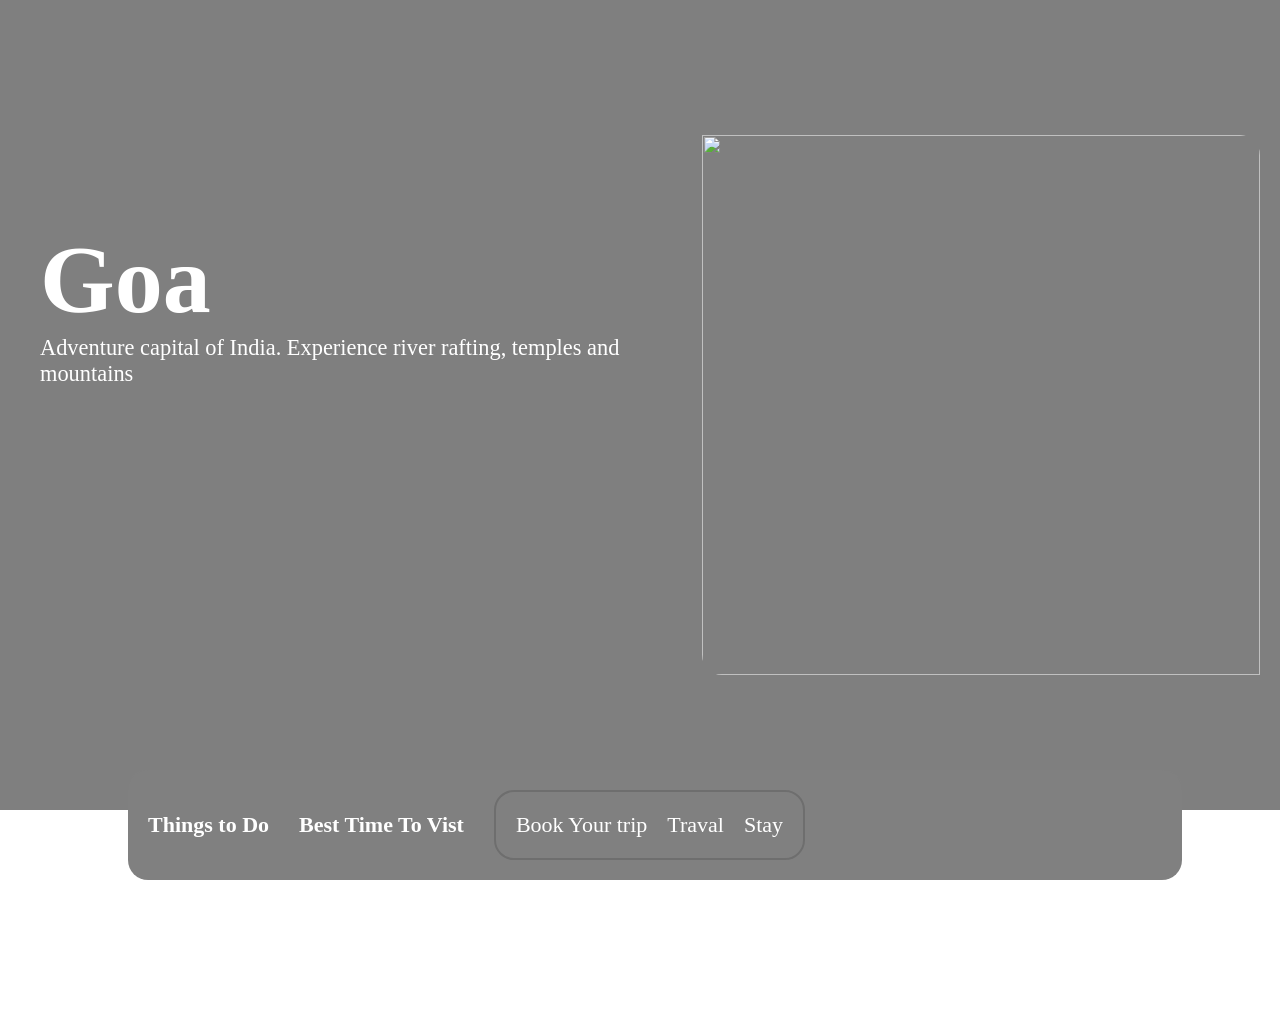
==== tripbook.html @ 464d3b95 "initial add new desgin for trip HTML main page" ====
<!DOCTYPE html>
 <html lang="en">
 <head>
  <meta charset="UTF-8">
  <meta name="viewport" content="width=device-width, initial-scale=1.0">
  <link rel="stylesheet" href="trip.css">
  <title>Document</title>
 </head>
 <body>

  <div class="main">
    <div class="destination-details">

      <!-- --destination details--- -->
      <div class="tittle">
        <h1 id="destination-heding">Goa</h1>
            <p id="subheading">Adventure capital of India. Experience river rafting, temples and mountains</p>
      </div>

      <!-- --destination images selider--- -->
      <div class="destination-ads">
      <img src="https://i.pinimg.com/736x/e4/a7/3a/e4a73a0e728e8897cfa98367d47166c5.jpg" alt="" id="destination-image">
      </div>

    </div>
      <div class="booking-nav">
 <h2>Things to Do</h2>
 <h2>Best Time To Vist</h2>
 <div class="links">
 <li><a href="#">Book Your trip</a></li>
 <li><a href="#">Traval</a></li>
  <li><a href="#">Stay</a></li>
 </div>
  </div>
  </div>
  <!-- ----booking- nav----- -->

 </body>
 <script src="main.js"></script>
 </html>
---- trip.css ----
*{
  margin: 0;
  padding: 0;
 }
html {
  scroll-behavior: smooth;
}
.line {
  height: 5px;
  background-color: gray;
}
body {
  width: 100%;
}
.main{
  height: 100vh;
  width: 100%;
  background:  url("https://i.pinimg.com/736x/21/f5/71/21f571579df9f7aeda51a04c3f5e3c74.jpg");
  background-position: center;
  background-size: cover;
  background-repeat: no-repeat;
  position: relative;
 
}
.destination-details{
  width: 100%;
  height: 90%;
  background-color: rgba(0, 0, 0, 0.50);
  display: flex;
  align-items: center;
  justify-content: center;
}
.tittle{
  padding-top: 35%;
  padding-left: 40px;
  width: 70%;
  height: 100%;
  text-align: left;
  align-items: center;
}
.tittle h1{
  font-size: 6rem;
  color: white;
}
.tittle p{
  font-size: 1.4rem;
  color: white;
}
.destination-ads{
  height: 60vh;
  width: 60%;
  padding-right: 20px;
  overflow: hidden;
margin-left: 10px;
}
.destination-ads  img{
    border-top-right-radius: 20px;
    border-bottom-left-radius: 20px;
height: 100%;
width: 100%;
}
.booking-nav{
  background-color:gray;
  padding: 10px;
  width: 80%;
  height: 10vh;
  border-radius: 20px;
  justify-content: center;
  margin-left: 10%;

display: flex;
gap: 30px;
justify-content: left;
align-items: center;
padding-left: 20px;

  position: absolute;
  bottom: 20px;
  left: 0%;
}
.booking-nav h2{
  font-size: 22px;
  cursor: pointer;
  color: white;
}
.booking-nav .links{
  display: flex;
  gap: 20px;
  border: 2px solid rgb(110, 110, 110);
 border-radius: 20px;
  padding: 20px;
}
.booking-nav .links li{
  list-style: none;
}
.booking-nav .links li a{
  color: white;
font-size: 22px;
text-decoration: none;
}
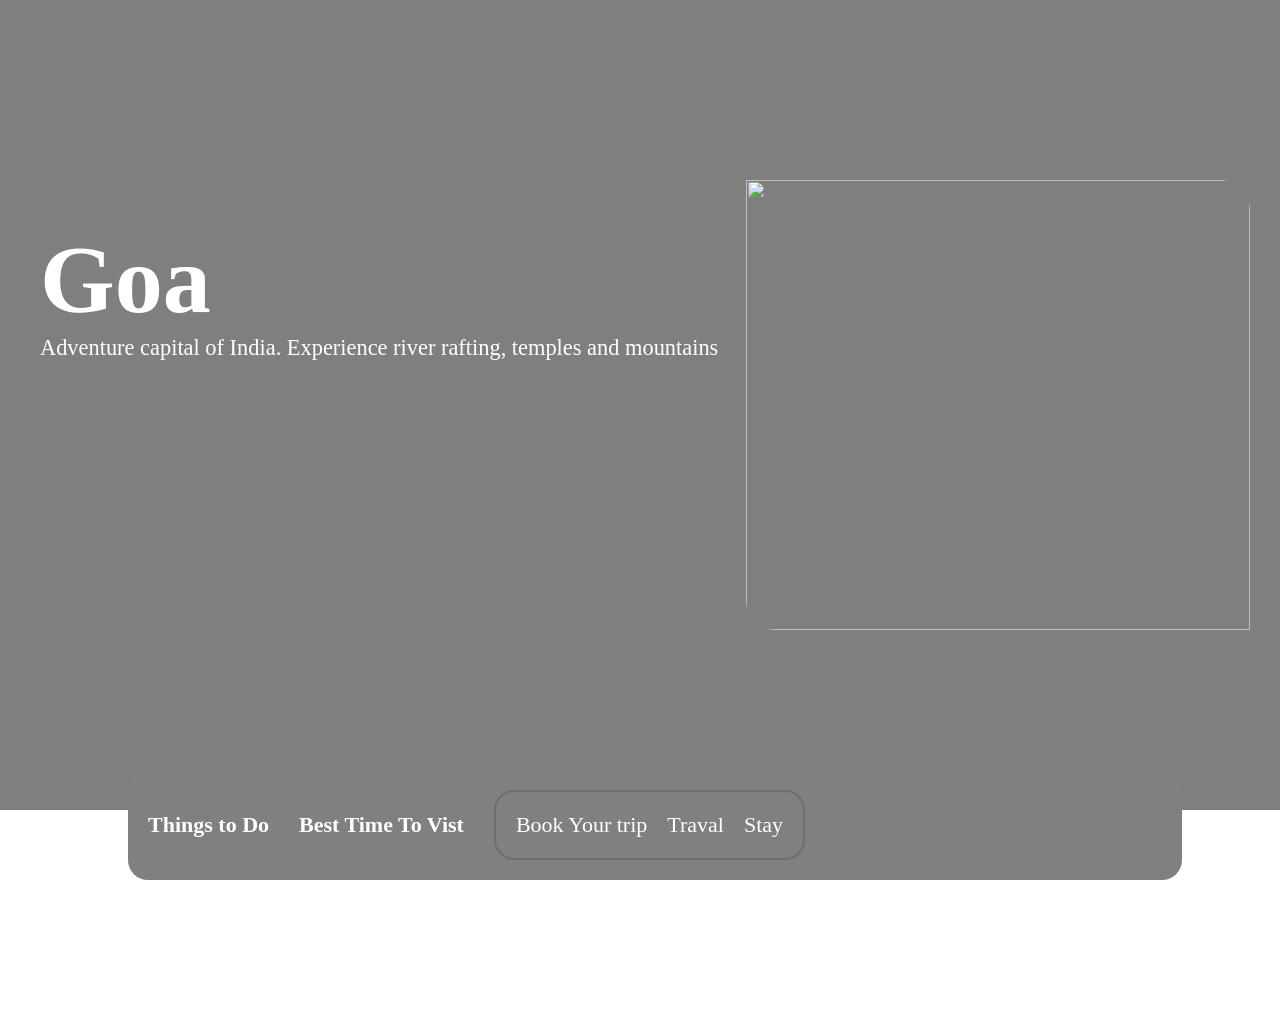
==== commit e3e429b0: "imge slider add in hero section" ====
--- a/tripbook.html
+++ b/tripbook.html
@@ -1,40 +1,44 @@
- <!DOCTYPE html>
- <html lang="en">
- <head>
-  <meta charset="UTF-8">
-  <meta name="viewport" content="width=device-width, initial-scale=1.0">
-  <link rel="stylesheet" href="trip.css">
-  <title>Document</title>
- </head>
- <body>
+<!doctype html>
+<html lang="en">
+  <head>
+    <meta charset="UTF-8" />
+    <meta name="viewport" content="width=device-width, initial-scale=1.0" />
+    <link rel="stylesheet" href="trip.css" />
+    <title>Document</title>
+  </head>
+  <body>
+    <div class="main">
+      <div class="destination-details">
+        <!-- --destination details--- -->
+        <div class="tittle">
+          <h1 id="destination-heding">Goa</h1>
+          <p id="subheading">
+            Adventure capital of India. Experience river rafting, temples and
+            mountains
+          </p>
+        </div>
 
-  <div class="main">
-    <div class="destination-details">
-
-      <!-- --destination details--- -->
-      <div class="tittle">
-        <h1 id="destination-heding">Goa</h1>
-            <p id="subheading">Adventure capital of India. Experience river rafting, temples and mountains</p>
+        <!-- --destination images selider--- -->
+        <div class="slider">
+          <img
+            src="https://i.pinimg.com/736x/44/a1/64/44a164625d129f555652708088a193ca.jpg"
+            class="slide active"
+          />
+          <img src="goa2.jpg" class="slide" />
+          <img src="goa3.jpg" class="slide" />
+        </div>
       </div>
-
-      <!-- --destination images selider--- -->
-      <div class="destination-ads">
-      <img src="https://i.pinimg.com/736x/e4/a7/3a/e4a73a0e728e8897cfa98367d47166c5.jpg" alt="" id="destination-image">
+      <div class="booking-nav">
+        <h2>Things to Do</h2>
+        <h2>Best Time To Vist</h2>
+        <div class="links">
+          <li><a href="#">Book Your trip</a></li>
+          <li><a href="#">Traval</a></li>
+          <li><a href="#">Stay</a></li>
+        </div>
       </div>
-
     </div>
-      <div class="booking-nav">
- <h2>Things to Do</h2>
- <h2>Best Time To Vist</h2>
- <div class="links">
- <li><a href="#">Book Your trip</a></li>
- <li><a href="#">Traval</a></li>
-  <li><a href="#">Stay</a></li>
- </div>
-  </div>
-  </div>
-  <!-- ----booking- nav----- -->
-
- </body>
- <script src="main.js"></script>
- </html>+    <!-- ----booking- nav----- -->
+  </body>
+  <script src="main.js"></script>
+</html>
--- a/trip.css
+++ b/trip.css
@@ -1,7 +1,7 @@
- *{
+* {
   margin: 0;
   padding: 0;
- }
+}
 html {
   scroll-behavior: smooth;
 }
@@ -12,25 +12,24 @@
 body {
   width: 100%;
 }
-.main{
+.main {
   height: 100vh;
   width: 100%;
-  background:  url("https://i.pinimg.com/736x/21/f5/71/21f571579df9f7aeda51a04c3f5e3c74.jpg");
+  background: url("https://i.pinimg.com/736x/21/f5/71/21f571579df9f7aeda51a04c3f5e3c74.jpg");
   background-position: center;
   background-size: cover;
   background-repeat: no-repeat;
   position: relative;
- 
 }
-.destination-details{
+.destination-details {
   width: 100%;
   height: 90%;
-  background-color: rgba(0, 0, 0, 0.50);
+  background-color: rgba(0, 0, 0, 0.5);
   display: flex;
   align-items: center;
   justify-content: center;
 }
-.tittle{
+.tittle {
   padding-top: 35%;
   padding-left: 40px;
   width: 70%;
@@ -38,29 +37,40 @@
   text-align: left;
   align-items: center;
 }
-.tittle h1{
+.tittle h1 {
   font-size: 6rem;
   color: white;
 }
-.tittle p{
+.tittle p {
   font-size: 1.4rem;
   color: white;
 }
-.destination-ads{
-  height: 60vh;
-  width: 60%;
-  padding-right: 20px;
-  overflow: hidden;
-margin-left: 10px;
+ 
+.slider{
+position:relative;
+width:50vw;
+height:50vh;
+margin-right: 30px;
+overflow:hidden;
+ 
+border-top-right-radius: 30px;
+border-bottom-left-radius: 30px;
 }
-.destination-ads  img{
-    border-top-right-radius: 20px;
-    border-bottom-left-radius: 20px;
-height: 100%;
-width: 100%;
+
+.slide{
+position:absolute;
+width:100%;
+height:100%;
+object-fit:cover;
+opacity:0;
+transition:0.6s;
 }
-.booking-nav{
-  background-color:gray;
+
+.slide.active{
+opacity:1;
+}
+.booking-nav {
+  background-color: gray;
   padding: 10px;
   width: 80%;
   height: 10vh;
@@ -68,33 +78,33 @@
   justify-content: center;
   margin-left: 10%;
 
-display: flex;
-gap: 30px;
-justify-content: left;
-align-items: center;
-padding-left: 20px;
+  display: flex;
+  gap: 30px;
+  justify-content: left;
+  align-items: center;
+  padding-left: 20px;
 
   position: absolute;
   bottom: 20px;
   left: 0%;
 }
-.booking-nav h2{
+.booking-nav h2 {
   font-size: 22px;
   cursor: pointer;
   color: white;
 }
-.booking-nav .links{
+.booking-nav .links {
   display: flex;
   gap: 20px;
   border: 2px solid rgb(110, 110, 110);
- border-radius: 20px;
+  border-radius: 20px;
   padding: 20px;
 }
-.booking-nav .links li{
+.booking-nav .links li {
   list-style: none;
 }
-.booking-nav .links li a{
+.booking-nav .links li a {
   color: white;
-font-size: 22px;
-text-decoration: none;
-}+  font-size: 22px;
+  text-decoration: none;
+}
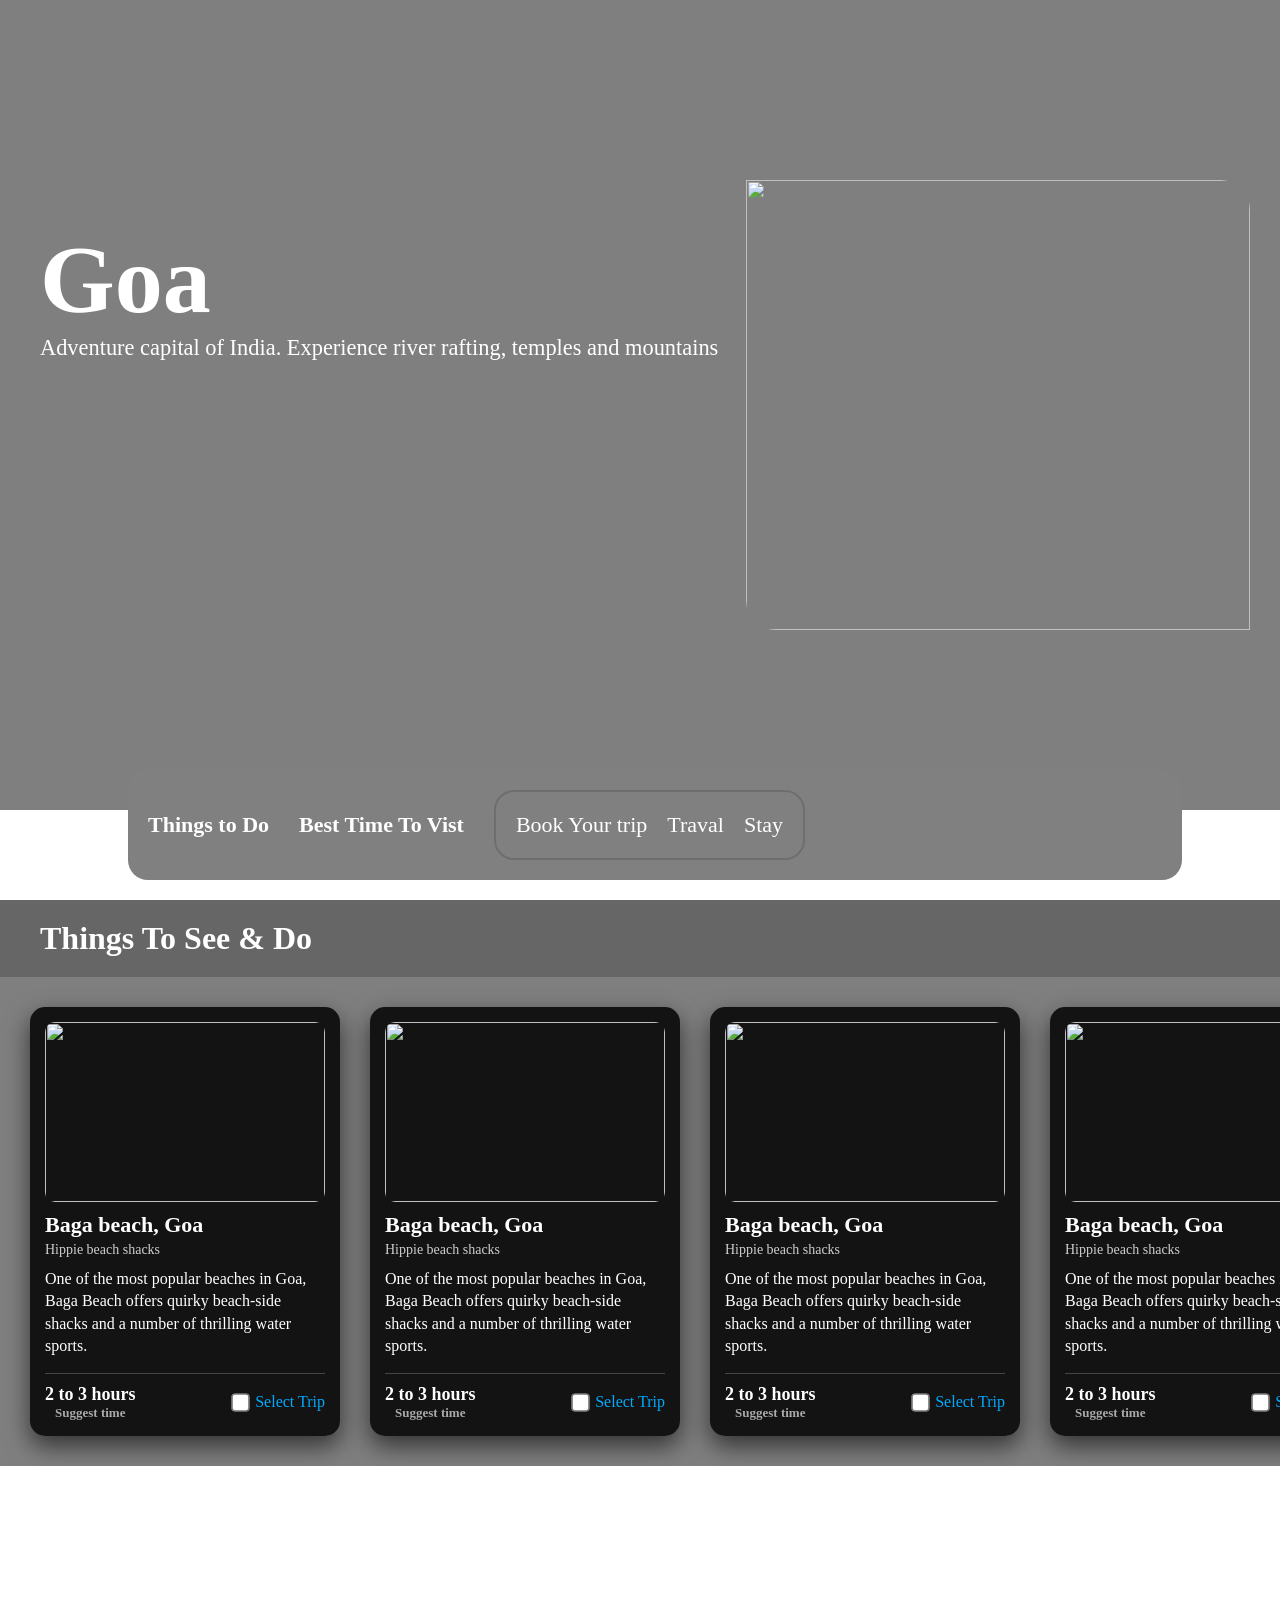
==== commit 88aa4cee: "initial add trip cards in trip booking html page" ====
--- a/tripbook.html
+++ b/tripbook.html
@@ -4,9 +4,12 @@
     <meta charset="UTF-8" />
     <meta name="viewport" content="width=device-width, initial-scale=1.0" />
     <link rel="stylesheet" href="trip.css" />
-    <title>Document</title>
+    <title>Book You Trip</title>
   </head>
   <body>
+    <!-- ===================================
+    ---------main , hero section---------
+    ===================================== -->
     <div class="main">
       <div class="destination-details">
         <!-- --destination details--- -->
@@ -29,16 +32,95 @@
         </div>
       </div>
       <div class="booking-nav">
-        <h2>Things to Do</h2>
+     <h2>Things to Do</h2> 
         <h2>Best Time To Vist</h2>
         <div class="links">
-          <li><a href="#">Book Your trip</a></li>
+          <li><a href="">Book Your trip</a></li>
           <li><a href="#">Traval</a></li>
           <li><a href="#">Stay</a></li>
         </div>
       </div>
     </div>
-    <!-- ----booking- nav----- -->
+
+    <!-- =======================================
+    ---------more destination--------------
+    ======================================= -->
+    <div class="more-destination" id="Things">
+      <h1 class="heading">Things To See & Do</h1>
+     <div class="more-trip-card-container">
+
+      <!-- -----------card 01--------------- -->
+      <div class="more-trip-card">
+        <img src="https://i.pinimg.com/736x/c1/4c/c9/c14cc97de45da78ed2b4a7010ab6c485.jpg" alt="">
+        <h1 class="trip-heading">Baga beach, Goa</h1>
+        <p class="trip-subheading">Hippie beach shacks</p>
+        <p class="trip-para">One of the most popular beaches in Goa, Baga Beach offers quirky beach-side shacks and a number of thrilling water sports.</p>
+        <div class="trip-card-foot">
+          <div class="timeing">
+            <h2>2 to 3 hours</h2>
+            <h4>Suggest time</h4>
+          </div>
+          <div class="btngroup">
+            <input type="checkbox" id="select-trip">
+            <p>Select Trip</p>
+          </div>
+        </div>
+      </div>
+
+       <!-- -----------card 02--------------- -->
+      <div class="more-trip-card">
+        <img src="https://i.pinimg.com/736x/c1/4c/c9/c14cc97de45da78ed2b4a7010ab6c485.jpg" alt="">
+        <h1 class="trip-heading">Baga beach, Goa</h1>
+        <p class="trip-subheading">Hippie beach shacks</p>
+        <p class="trip-para">One of the most popular beaches in Goa, Baga Beach offers quirky beach-side shacks and a number of thrilling water sports.</p>
+        <div class="trip-card-foot">
+          <div class="timeing">
+            <h2>2 to 3 hours</h2>
+            <h4>Suggest time</h4>
+          </div>
+          <div class="btngroup">
+            <input type="checkbox" id="select-trip">
+            <p>Select Trip</p>
+          </div>
+        </div>
+      </div>
+       <!-- -----------card 03--------------- -->
+      <div class="more-trip-card">
+        <img src="https://i.pinimg.com/736x/c1/4c/c9/c14cc97de45da78ed2b4a7010ab6c485.jpg" alt="">
+        <h1 class="trip-heading">Baga beach, Goa</h1>
+        <p class="trip-subheading">Hippie beach shacks</p>
+        <p class="trip-para">One of the most popular beaches in Goa, Baga Beach offers quirky beach-side shacks and a number of thrilling water sports.</p>
+        <div class="trip-card-foot">
+          <div class="timeing">
+            <h2>2 to 3 hours</h2>
+            <h4>Suggest time</h4>
+          </div>
+          <div class="btngroup">
+            <input type="checkbox" id="select-trip">
+            <p>Select Trip</p>
+          </div>
+        </div>
+      </div>
+
+          <!-- -----------card 04--------------- -->
+      <div class="more-trip-card">
+        <img src="https://i.pinimg.com/736x/c1/4c/c9/c14cc97de45da78ed2b4a7010ab6c485.jpg" alt="">
+        <h1 class="trip-heading">Baga beach, Goa</h1>
+        <p class="trip-subheading">Hippie beach shacks</p>
+        <p class="trip-para">One of the most popular beaches in Goa, Baga Beach offers quirky beach-side shacks and a number of thrilling water sports.</p>
+        <div class="trip-card-foot">
+          <div class="timeing">
+            <h2>2 to 3 hours</h2>
+            <h4>Suggest time</h4>
+          </div>
+          <div class="btngroup">
+            <input type="checkbox" id="select-trip">
+            <p>Select Trip</p>
+          </div>
+        </div>
+      </div>
+     </div>
+    </div>
   </body>
   <script src="main.js"></script>
 </html>
--- a/trip.css
+++ b/trip.css
@@ -45,29 +45,29 @@
   font-size: 1.4rem;
   color: white;
 }
- 
-.slider{
-position:relative;
-width:50vw;
-height:50vh;
-margin-right: 30px;
-overflow:hidden;
- 
-border-top-right-radius: 30px;
-border-bottom-left-radius: 30px;
-}
-
-.slide{
-position:absolute;
-width:100%;
-height:100%;
-object-fit:cover;
-opacity:0;
-transition:0.6s;
-}
-
-.slide.active{
-opacity:1;
+
+.slider {
+  position: relative;
+  width: 50vw;
+  height: 50vh;
+  margin-right: 30px;
+  overflow: hidden;
+
+  border-top-right-radius: 30px;
+  border-bottom-left-radius: 30px;
+}
+
+.slide {
+  position: absolute;
+  width: 100%;
+  height: 100%;
+  object-fit: cover;
+  opacity: 0;
+  transition: 0.6s;
+}
+
+.slide.active {
+  opacity: 1;
 }
 .booking-nav {
   background-color: gray;
@@ -108,3 +108,244 @@
   font-size: 22px;
   text-decoration: none;
 }
+ 
+
+.more-destination{
+  width:100%;
+  min-height:80vh;
+  overflow: hidden;
+
+  background:url("https://i.pinimg.com/1200x/ac/8b/1b/ac8b1b78c9aacb4b863ddae5f41b36a9.jpg");
+  background-position:center;
+  background-size:cover;
+  background-repeat:no-repeat;
+}
+
+
+ 
+
+.heading{
+  width:100%;
+  font-size:32px;
+  padding:20px 40px;
+  color:white;
+  background:rgba(0,0,0,0.6);
+}
+
+
+ 
+
+.more-trip-card-container{
+  width:100%;
+ 
+  display:flex;
+  gap:30px;
+  padding:30px;
+  background:rgba(0,0,0,0.5);
+
+  overflow-x:auto;
+ 
+  scroll-behavior:smooth;
+}
+
+
+ 
+
+.more-trip-card-container::-webkit-scrollbar{
+  height:6px;
+}
+
+.more-trip-card-container::-webkit-scrollbar-thumb{
+  background:#00aaff;
+  border-radius:10px;
+}
+
+.more-trip-card-container::-webkit-scrollbar-track{
+  background:transparent;
+}
+
+.more-trip-card{
+  min-width:280px;
+  max-width:280px;
+  background:rgba(0,0,0,0.85);
+  border-radius:15px;
+  padding:15px;
+  cursor:pointer;
+
+  box-shadow:0 10px 25px rgba(0,0,0,0.6);
+  transition:0.3s ease;
+}
+
+.more-trip-card:hover{
+  transform:translateY(-10px);
+  box-shadow:0 20px 40px rgba(0,0,0,0.7);
+}
+.more-trip-card img{
+  width:100%;
+  height:180px;
+  object-fit:cover;
+  border-radius:10px;
+  margin-bottom:10px;
+  transition:0.4s;
+}
+
+.more-trip-card:hover img{
+  transform:scale(1.05);
+}
+ 
+.trip-heading{
+  color:white;
+  font-size:22px;
+  margin-bottom:4px;
+}
+
+.trip-subheading{
+  color:#cfcfcf;
+  font-size:14px;
+}
+
+.trip-para{
+  margin-top:10px;
+  color:white;
+  font-size:16px;
+  line-height:1.4;
+}
+ 
+.trip-card-foot{
+  margin-top:15px;
+  padding-top:10px;
+  border-top:1px solid #444;
+
+  display:flex;
+  justify-content:space-between;
+  align-items:center;
+}
+ 
+.timeing{
+  text-align:center;
+  color:white;
+}
+
+.timeing h2{
+  font-size:18px;
+}
+
+.timeing h4{
+  font-size:13px;
+  color:#aaa;
+}
+ 
+.btngroup{
+  display:flex;
+  align-items:center;
+  gap:8px;
+  color:#00aaff;
+  font-size:16px;
+}
+
+.btngroup input[type="checkbox"]{
+  transform:scale(1.4);
+  cursor:pointer;
+}
+
+
+/* ---------- TABLET RESPONSIVE ---------- */
+
+@media(max-width:1024px){
+
+.heading{
+  font-size:28px;
+  padding:18px 25px;
+}
+
+.more-trip-card-container{
+  gap:25px;
+  padding:25px;
+}
+
+.more-trip-card{
+  min-width:250px;
+  max-width:250px;
+}
+
+.trip-heading{
+  font-size:20px;
+}
+
+.trip-para{
+  font-size:15px;
+}
+
+}
+
+
+/* ---------- MOBILE ---------- */
+
+@media(max-width:768px){
+
+.heading{
+  text-align:center;
+  font-size:24px;
+}
+
+.more-trip-card-container{
+  padding:20px;
+  gap:20px;
+}
+
+.more-trip-card{
+  min-width:220px;
+  max-width:220px;
+}
+
+.more-trip-card img{
+  height:160px;
+}
+
+.trip-heading{
+  font-size:18px;
+}
+
+.trip-para{
+  font-size:14px;
+}
+
+.trip-card-foot{
+  flex-direction:column;
+  align-items:flex-start;
+  gap:10px;
+}
+
+}
+
+
+/* ---------- SMALL MOBILE ---------- */
+
+@media(max-width:480px){
+
+.more-trip-card{
+  min-width:200px;
+  max-width:200px;
+}
+
+.more-trip-card img{
+  height:150px;
+}
+
+.heading{
+  font-size:22px;
+}
+
+.trip-heading{
+  font-size:17px;
+}
+
+.trip-para{
+  font-size:13px;
+}
+
+.btngroup{
+  font-size:14px;
+}
+
+}
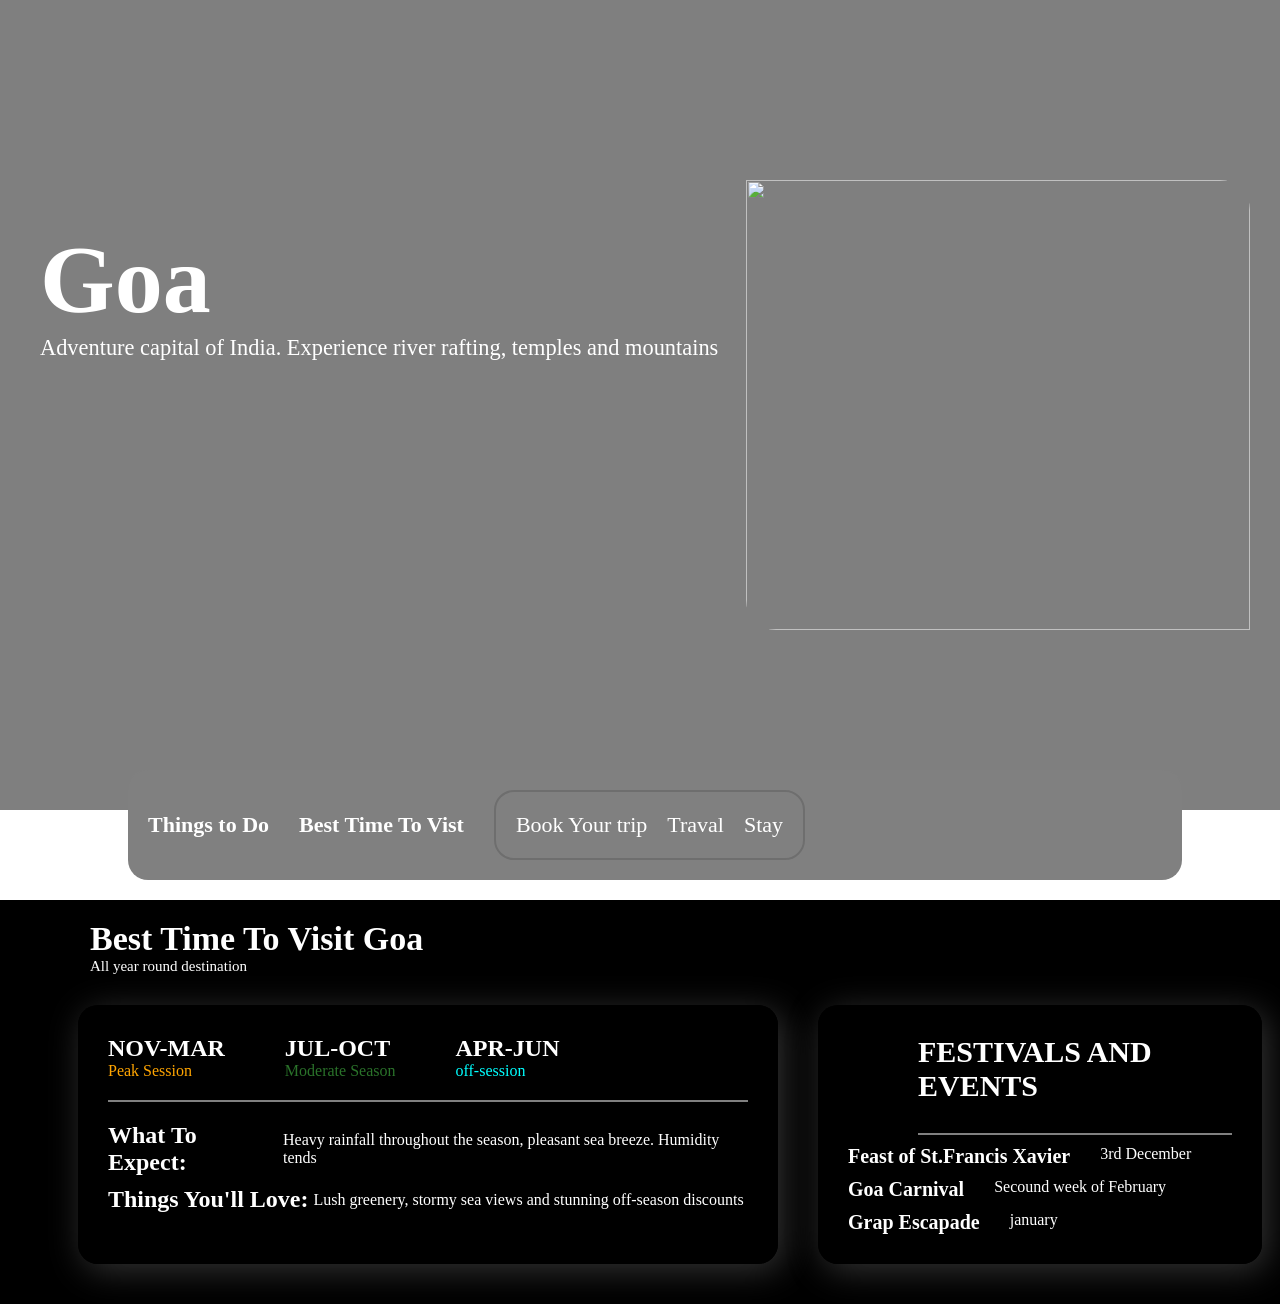
==== commit 06b1ee4b: "initial add timeing section" ====
--- a/tripbook.html
+++ b/tripbook.html
@@ -45,82 +45,39 @@
     <!-- =======================================
     ---------more destination--------------
     ======================================= -->
-    <div class="more-destination" id="Things">
-      <h1 class="heading">Things To See & Do</h1>
-     <div class="more-trip-card-container">
+    <section class="root">
+     <div class="best-time">
+      <h1>Best Time To Visit Goa</h1>
+      <p class="time-para">All year round destination</p>
+      <div class="time-conatiner">
+        <div class="time-table">
+          <div class="time-head">
+            <span>
+              <h2>NOV-MAR</h2>
+              <p style="color: orange;">Peak Session</p>
+            </span>
+            <span>
+          <h2>JUL-OCT</h2>
+          <p style="color: rgb(42, 114, 42);">Moderate Season</p>
+            </span>
+            <span>
+              <h2>APR-JUN</h2>
+              <p style="color: aqua;">off-session</p>
+            </span>
+          </div>
 
-      <!-- -----------card 01--------------- -->
-      <div class="more-trip-card">
-        <img src="https://i.pinimg.com/736x/c1/4c/c9/c14cc97de45da78ed2b4a7010ab6c485.jpg" alt="">
-        <h1 class="trip-heading">Baga beach, Goa</h1>
-        <p class="trip-subheading">Hippie beach shacks</p>
-        <p class="trip-para">One of the most popular beaches in Goa, Baga Beach offers quirky beach-side shacks and a number of thrilling water sports.</p>
-        <div class="trip-card-foot">
-          <div class="timeing">
-            <h2>2 to 3 hours</h2>
-            <h4>Suggest time</h4>
-          </div>
-          <div class="btngroup">
-            <input type="checkbox" id="select-trip">
-            <p>Select Trip</p>
-          </div>
+          <li><h2>What To Expect:</h2> <p>Heavy rainfall throughout the season, pleasant sea breeze. Humidity tends </p></li>
+          <li><h2>Things You'll Love:</h2><p>Lush greenery, stormy sea views and stunning off-season discounts</p></li>
         </div>
-      </div>
-
-       <!-- -----------card 02--------------- -->
-      <div class="more-trip-card">
-        <img src="https://i.pinimg.com/736x/c1/4c/c9/c14cc97de45da78ed2b4a7010ab6c485.jpg" alt="">
-        <h1 class="trip-heading">Baga beach, Goa</h1>
-        <p class="trip-subheading">Hippie beach shacks</p>
-        <p class="trip-para">One of the most popular beaches in Goa, Baga Beach offers quirky beach-side shacks and a number of thrilling water sports.</p>
-        <div class="trip-card-foot">
-          <div class="timeing">
-            <h2>2 to 3 hours</h2>
-            <h4>Suggest time</h4>
-          </div>
-          <div class="btngroup">
-            <input type="checkbox" id="select-trip">
-            <p>Select Trip</p>
-          </div>
-        </div>
-      </div>
-       <!-- -----------card 03--------------- -->
-      <div class="more-trip-card">
-        <img src="https://i.pinimg.com/736x/c1/4c/c9/c14cc97de45da78ed2b4a7010ab6c485.jpg" alt="">
-        <h1 class="trip-heading">Baga beach, Goa</h1>
-        <p class="trip-subheading">Hippie beach shacks</p>
-        <p class="trip-para">One of the most popular beaches in Goa, Baga Beach offers quirky beach-side shacks and a number of thrilling water sports.</p>
-        <div class="trip-card-foot">
-          <div class="timeing">
-            <h2>2 to 3 hours</h2>
-            <h4>Suggest time</h4>
-          </div>
-          <div class="btngroup">
-            <input type="checkbox" id="select-trip">
-            <p>Select Trip</p>
-          </div>
-        </div>
-      </div>
-
-          <!-- -----------card 04--------------- -->
-      <div class="more-trip-card">
-        <img src="https://i.pinimg.com/736x/c1/4c/c9/c14cc97de45da78ed2b4a7010ab6c485.jpg" alt="">
-        <h1 class="trip-heading">Baga beach, Goa</h1>
-        <p class="trip-subheading">Hippie beach shacks</p>
-        <p class="trip-para">One of the most popular beaches in Goa, Baga Beach offers quirky beach-side shacks and a number of thrilling water sports.</p>
-        <div class="trip-card-foot">
-          <div class="timeing">
-            <h2>2 to 3 hours</h2>
-            <h4>Suggest time</h4>
-          </div>
-          <div class="btngroup">
-            <input type="checkbox" id="select-trip">
-            <p>Select Trip</p>
-          </div>
+        <div class="fastival-table">
+          <h1>FESTIVALS AND EVENTS</h1>
+       <li><h2>Feast of St.Francis Xavier</h2> <p>3rd December</p></li>
+       <li><h2>Goa Carnival</h2><p>Secound week of February</p></li>
+       <li><h2>Grap Escapade</h2> <p>january</p></li>
         </div>
       </div>
      </div>
-    </div>
+    </section>
   </body>
   <script src="main.js"></script>
 </html>
--- a/trip.css
+++ b/trip.css
@@ -108,244 +108,84 @@
   font-size: 22px;
   text-decoration: none;
 }
+
+.root {
+  height: auto;
+  width: 100%;
+  overflow: hidden;
+  background-color: black;
+}
+.best-time {
+  width: 100%;
+  height: auto;
+  padding: 20px;
+}
+.best-time h1{
+  font-size: 34px;
+  margin-left: 70px;
+  color: white;
+}
+.time-para{
+  font-size: 15px;
+  color: white;
+  margin-left: 70px;
+}
+.time-conatiner{
+  margin-top: 10px;
+  width: 100%;
+  height: auto;
+  padding: 20px;
+  display: flex;
+  justify-content: center;
+  gap: 40px;
+}
+.time-table{
+  width: 50%;
+  height: auto;
+  padding: 30px;
+  color: white;
+  background-color: rgba(0, 0, 0, 0.911);
+  border-radius: 20px;
+  box-shadow: 5px 6px 35px rgba(128, 128, 128, 0.404);
  
-
-.more-destination{
-  width:100%;
-  min-height:80vh;
-  overflow: hidden;
-
-  background:url("https://i.pinimg.com/1200x/ac/8b/1b/ac8b1b78c9aacb4b863ddae5f41b36a9.jpg");
-  background-position:center;
-  background-size:cover;
-  background-repeat:no-repeat;
 }
-
-
- 
-
-.heading{
-  width:100%;
-  font-size:32px;
-  padding:20px 40px;
-  color:white;
-  background:rgba(0,0,0,0.6);
+.time-head{
+  padding-bottom: 20px;
+  display: flex;
+  gap: 60px;
+  justify-content: left;
+  border-bottom: 2px solid gray;
+  margin-bottom: 20px;
 }
-
-
- 
-
-.more-trip-card-container{
-  width:100%;
- 
-  display:flex;
-  gap:30px;
-  padding:30px;
-  background:rgba(0,0,0,0.5);
-
-  overflow-x:auto;
- 
-  scroll-behavior:smooth;
+.time-table li{
+  margin-top: 10px;
+  display: flex;
+  gap: 5px;
+  align-items: center;
 }
-
-
- 
-
-.more-trip-card-container::-webkit-scrollbar{
-  height:6px;
+.fastival-table{
+  margin-right: 20px;
+  width: 30%;
+  height: auto;
+  padding: 30px;
+  color: white;
+  background-color: rgba(0, 0, 0, 0.911);
+  border-radius: 20px;
+  box-shadow: 5px 6px 35px rgba(128, 128, 128, 0.404);
 }
-
-.more-trip-card-container::-webkit-scrollbar-thumb{
-  background:#00aaff;
-  border-radius:10px;
+.fastival-table h1{
+  font-size: 30px;
+  padding-bottom: 30px;
+  border-bottom: 2px solid gray;
 }
-
-.more-trip-card-container::-webkit-scrollbar-track{
-  background:transparent;
+.fastival-table li{
+ display: flex;
+ gap: 30px;
+ margin-top: 10px;
 }
-
-.more-trip-card{
-  min-width:280px;
-  max-width:280px;
-  background:rgba(0,0,0,0.85);
-  border-radius:15px;
-  padding:15px;
-  cursor:pointer;
-
-  box-shadow:0 10px 25px rgba(0,0,0,0.6);
-  transition:0.3s ease;
+.fastival-table li h2{
+  font-size: 20px;
 }
-
-.more-trip-card:hover{
-  transform:translateY(-10px);
-  box-shadow:0 20px 40px rgba(0,0,0,0.7);
-}
-.more-trip-card img{
-  width:100%;
-  height:180px;
-  object-fit:cover;
-  border-radius:10px;
-  margin-bottom:10px;
-  transition:0.4s;
-}
-
-.more-trip-card:hover img{
-  transform:scale(1.05);
-}
- 
-.trip-heading{
-  color:white;
-  font-size:22px;
-  margin-bottom:4px;
-}
-
-.trip-subheading{
-  color:#cfcfcf;
-  font-size:14px;
-}
-
-.trip-para{
-  margin-top:10px;
-  color:white;
-  font-size:16px;
-  line-height:1.4;
-}
- 
-.trip-card-foot{
-  margin-top:15px;
-  padding-top:10px;
-  border-top:1px solid #444;
-
-  display:flex;
-  justify-content:space-between;
-  align-items:center;
-}
- 
-.timeing{
-  text-align:center;
-  color:white;
-}
-
-.timeing h2{
-  font-size:18px;
-}
-
-.timeing h4{
-  font-size:13px;
-  color:#aaa;
-}
- 
-.btngroup{
-  display:flex;
-  align-items:center;
-  gap:8px;
-  color:#00aaff;
-  font-size:16px;
-}
-
-.btngroup input[type="checkbox"]{
-  transform:scale(1.4);
-  cursor:pointer;
-}
-
-
-/* ---------- TABLET RESPONSIVE ---------- */
-
-@media(max-width:1024px){
-
-.heading{
-  font-size:28px;
-  padding:18px 25px;
-}
-
-.more-trip-card-container{
-  gap:25px;
-  padding:25px;
-}
-
-.more-trip-card{
-  min-width:250px;
-  max-width:250px;
-}
-
-.trip-heading{
-  font-size:20px;
-}
-
-.trip-para{
-  font-size:15px;
-}
-
-}
-
-
-/* ---------- MOBILE ---------- */
-
-@media(max-width:768px){
-
-.heading{
-  text-align:center;
-  font-size:24px;
-}
-
-.more-trip-card-container{
-  padding:20px;
-  gap:20px;
-}
-
-.more-trip-card{
-  min-width:220px;
-  max-width:220px;
-}
-
-.more-trip-card img{
-  height:160px;
-}
-
-.trip-heading{
-  font-size:18px;
-}
-
-.trip-para{
-  font-size:14px;
-}
-
-.trip-card-foot{
-  flex-direction:column;
-  align-items:flex-start;
-  gap:10px;
-}
-
-}
-
-
-/* ---------- SMALL MOBILE ---------- */
-
-@media(max-width:480px){
-
-.more-trip-card{
-  min-width:200px;
-  max-width:200px;
-}
-
-.more-trip-card img{
-  height:150px;
-}
-
-.heading{
-  font-size:22px;
-}
-
-.trip-heading{
-  font-size:17px;
-}
-
-.trip-para{
-  font-size:13px;
-}
-
-.btngroup{
-  font-size:14px;
-}
-
+.fastival-table li h2 p{
+  font-size: 15px;
 }
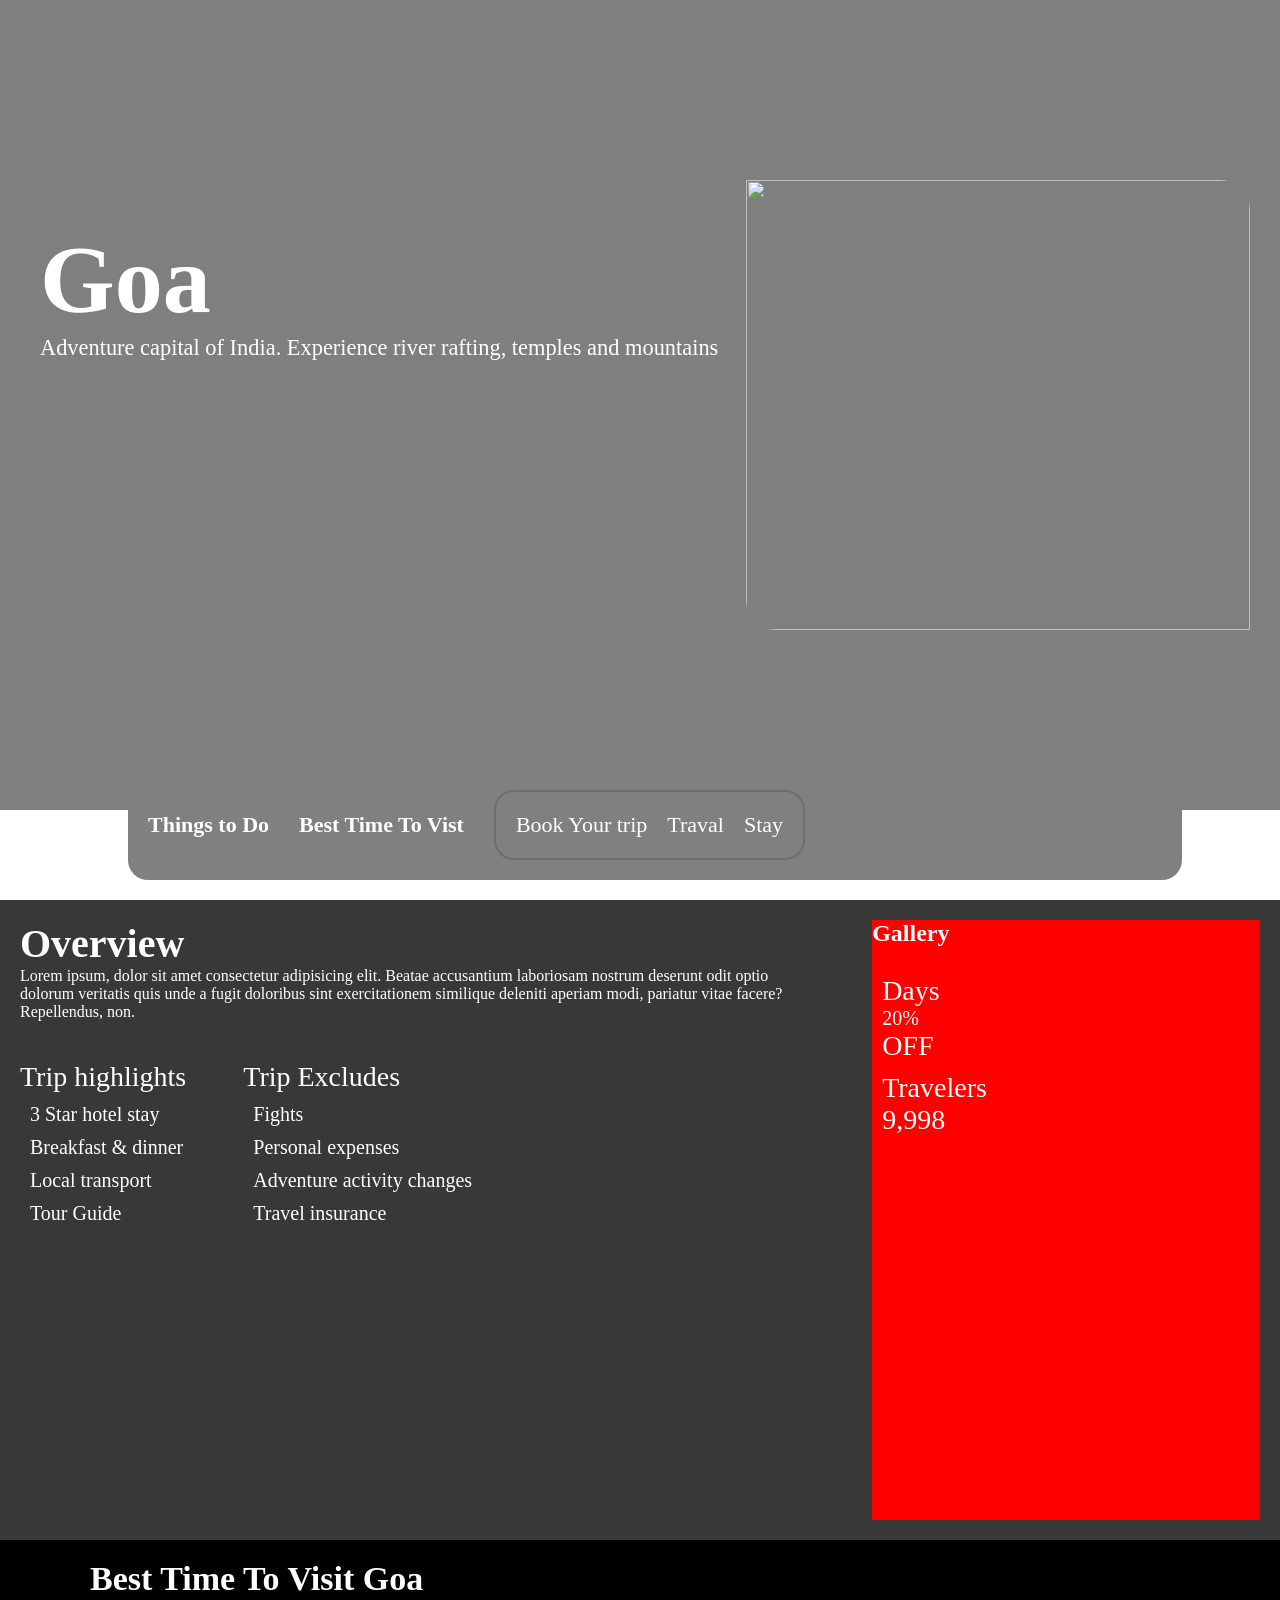
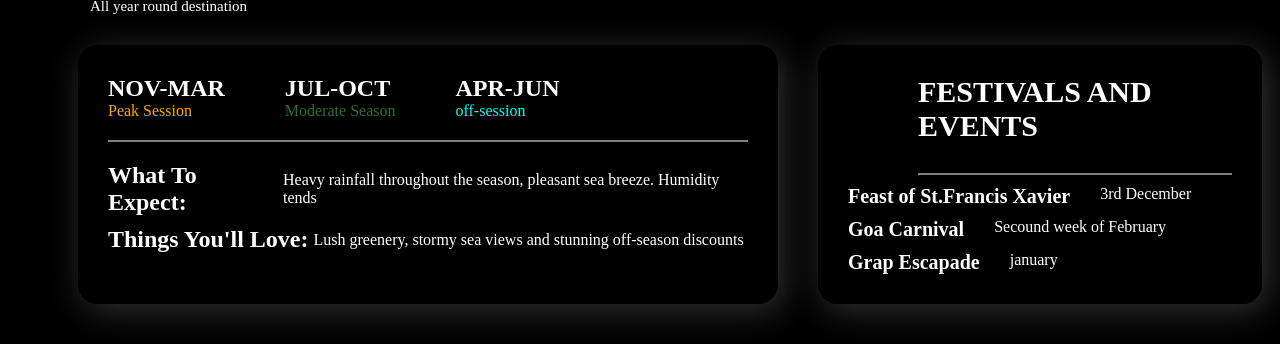
==== commit ca83c876: "add booking overview ui desgin" ====
--- a/tripbook.html
+++ b/tripbook.html
@@ -3,6 +3,7 @@
   <head>
     <meta charset="UTF-8" />
     <meta name="viewport" content="width=device-width, initial-scale=1.0" />
+      <link rel="stylesheet" href="https://cdnjs.cloudflare.com/ajax/libs/font-awesome/7.0.1/css/all.min.css" />
     <link rel="stylesheet" href="trip.css" />
     <title>Book You Trip</title>
   </head>
@@ -42,6 +43,42 @@
       </div>
     </div>
 
+    <section class="trips-details">
+      <div class="detsils">
+        <h1>Overview</h1>
+        <p class="overview-details">Lorem ipsum, dolor sit amet consectetur adipisicing elit. Beatae accusantium laboriosam nostrum deserunt odit optio dolorum veritatis quis unde a fugit doloribus sint exercitationem similique deleniti aperiam modi, pariatur vitae facere? Repellendus, non.</p>
+
+        <div class="trip-highlights">
+          <ul>
+            <p><i class="fa-regular fa-calendar-check"></i>Trip highlights</p>
+
+            <li> <i class="fa-solid fa-check"></i> 3 Star hotel stay</li>
+            <li> <i class="fa-solid fa-check"></i> Breakfast & dinner</li>
+            <li> <i class="fa-solid fa-check"></i> Local transport</li>
+            <li> <i class="fa-solid fa-check"></i> Tour Guide</li>
+          </ul>
+          <ul>
+            <p> <i class="fa-regular fa-calendar-xmark"></i>Trip Excludes</p>
+            <li> <i class="fa-solid fa-xmark"></i> Fights</li>
+            <li> <i class="fa-solid fa-xmark"></i> Personal expenses</li>
+            <li> <i class="fa-solid fa-xmark"></i> Adventure activity changes</li>
+            <li> <i class="fa-solid fa-xmark"></i> Travel insurance</li>
+          </ul>
+        </div>
+      </div>
+      
+        <div class="trip-book-card">
+          <h1>Gallery</h1>
+          <div class="imgs">
+            <img src="" alt="">
+            <img src="" alt="">
+          </div>
+         <ul>
+          <li><p>Days</p> <span>20% <p>OFF</p></span></li>
+          <li><p>Travelers</p>  <p><i class="fa-solid fa-indian-rupee-sign"></i> 9,998 </p></li>
+         </ul>
+        </div>
+    </section>
     <!-- =======================================
     ---------more destination--------------
     ======================================= -->
@@ -78,6 +115,14 @@
       </div>
      </div>
     </section>
+    
+
+
+
+
+
+
+    
   </body>
   <script src="main.js"></script>
 </html>
--- a/trip.css
+++ b/trip.css
@@ -188,4 +188,66 @@
 }
 .fastival-table li h2 p{
   font-size: 15px;
-}+}
+
+.trips-details{
+  overflow: hidden;
+  color: white;
+  background-color: rgba(0, 0, 0, 0.781);
+  height: auto;
+  width: 100%;
+ 
+}
+.detsils{
+  padding: 20px;
+}
+.detsils h1{
+  font-size: 40px;
+}
+.trip-highlights{
+  display: flex;
+  gap: 50px;
+ margin-top: 40px;
+}
+.trips-details ul p{
+  font-size: 28px;
+}
+.fa-check{
+  color: green;
+}
+.fa-xmark{
+  color: red;
+}
+.fa-calendar-check{
+  color: goldenrod;
+}
+.fa-calendar-xmark{
+  color: orangered;
+}
+.trips-details ul li{
+  list-style: none;
+ margin: 10px;
+ font-size: 20px;
+  cursor: pointer;
+  transition: all 0.3s ease-in;
+}
+.trips-details ul li:hover{
+  margin-left: 15px;
+  color: rgb(255, 174, 0);
+}
+
+.trip-book-card{
+ margin: 20px;
+ width: 800px;
+  height: 600px;
+  background-color: red;
+}
+
+.trips-details{
+  display: flex;
+  justify-content: center;
+  gap: 20px;
+}
+
+
+
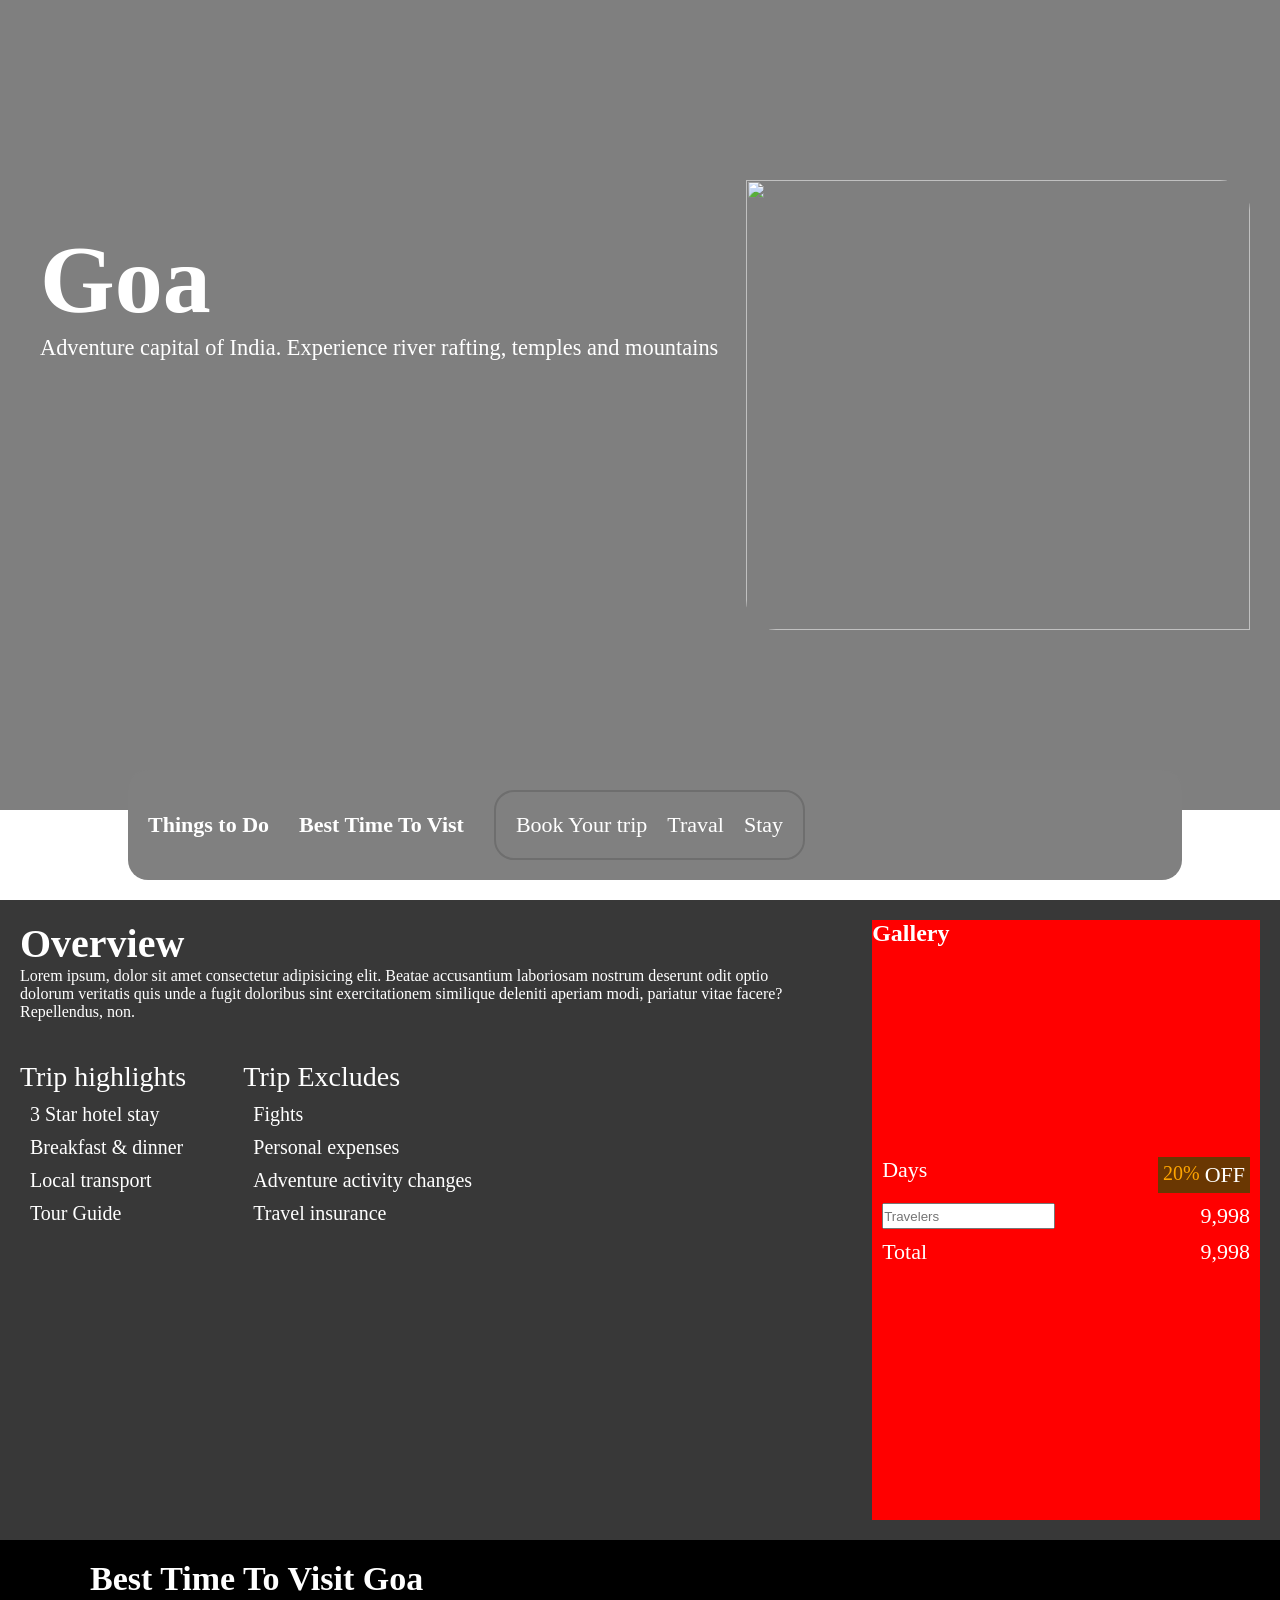
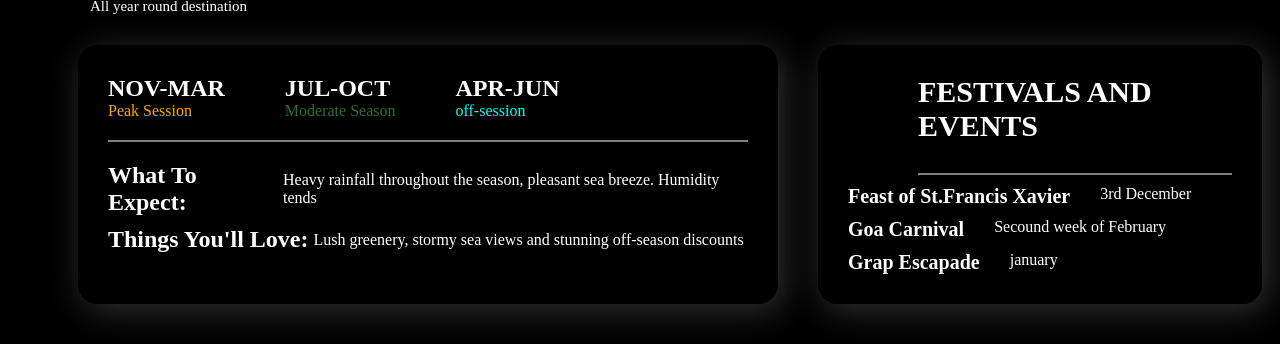
==== commit 9cafa599: "add card" ====
--- a/tripbook.html
+++ b/tripbook.html
@@ -69,13 +69,11 @@
       
         <div class="trip-book-card">
           <h1>Gallery</h1>
-          <div class="imgs">
-            <img src="" alt="">
-            <img src="" alt="">
-          </div>
+           <div class="trip-images"></div>
          <ul>
           <li><p>Days</p> <span>20% <p>OFF</p></span></li>
-          <li><p>Travelers</p>  <p><i class="fa-solid fa-indian-rupee-sign"></i> 9,998 </p></li>
+          <li> <input type="number" placeholder="Travelers"><p><i class="fa-solid fa-indian-rupee-sign"></i> 9,998 </p></li>
+          <li><P>Total</P> <p id="total"><i class="fa-solid fa-indian-rupee-sign"></i> 9,998</p></li>
          </ul>
         </div>
     </section>
--- a/trip.css
+++ b/trip.css
@@ -242,12 +242,37 @@
   height: 600px;
   background-color: red;
 }
-
+.trip-images{
+  width: 96%;
+  height: 200px;
+ background:url("https://i.pinimg.com/736x/c1/cc/3f/c1cc3fff0f89bd923e758c1937d27af8.jpg");
+ background-position: center;
+ background-size: cover;
+ background-repeat: no-repeat;
+  margin-left: 7px;
+}
+.trip-book-card ul li{
+  display: flex;
+  justify-content: space-between;
+}
+.trip-book-card ul li  p{
+  font-size: 22px;
+}
+.trip-book-card li span{
+  color: orange;
+  background-color: rgba(47, 77, 3, 0.712);
+  display: flex;
+  padding: 5px;
+}
+.trip-book-card li span p{
+  color: white;
+  padding-left: 5px;
+}
 .trips-details{
   display: flex;
   justify-content: center;
   gap: 20px;
 }
-
-
-
+ 
+ 
+
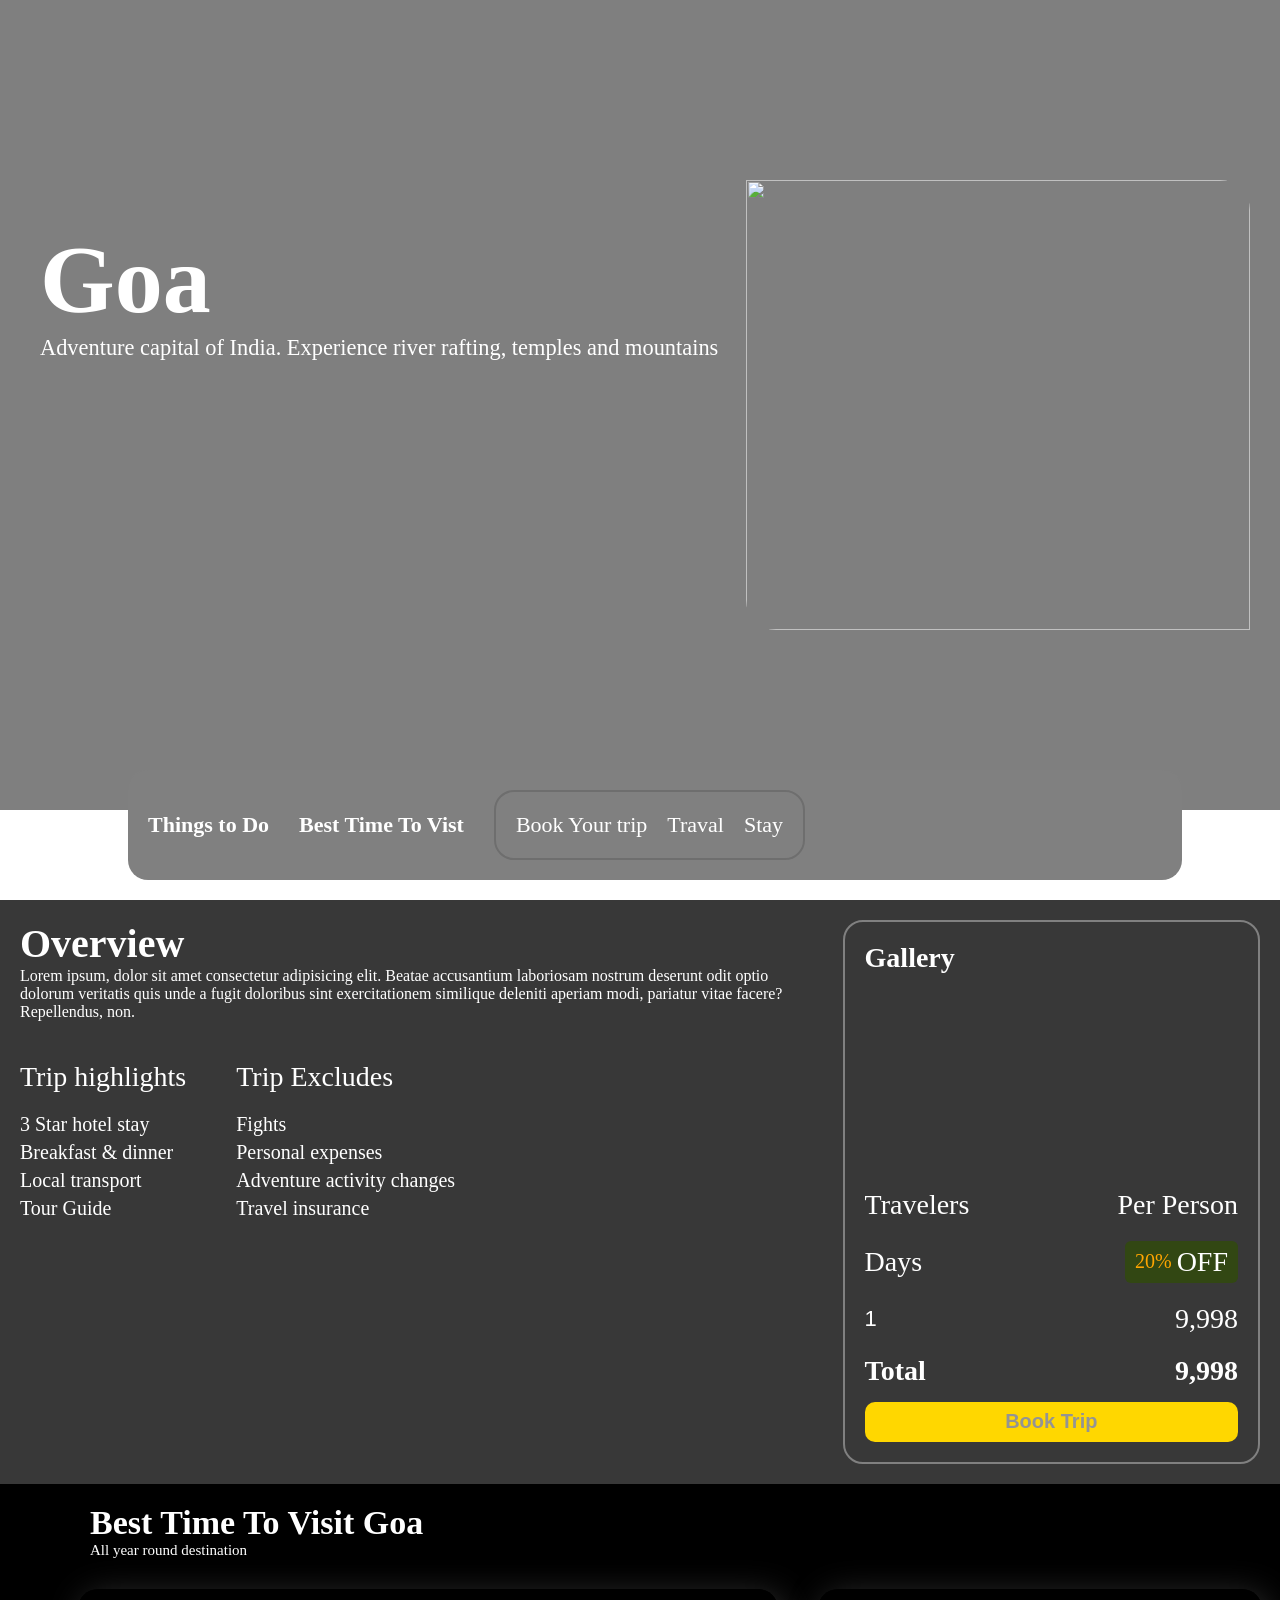
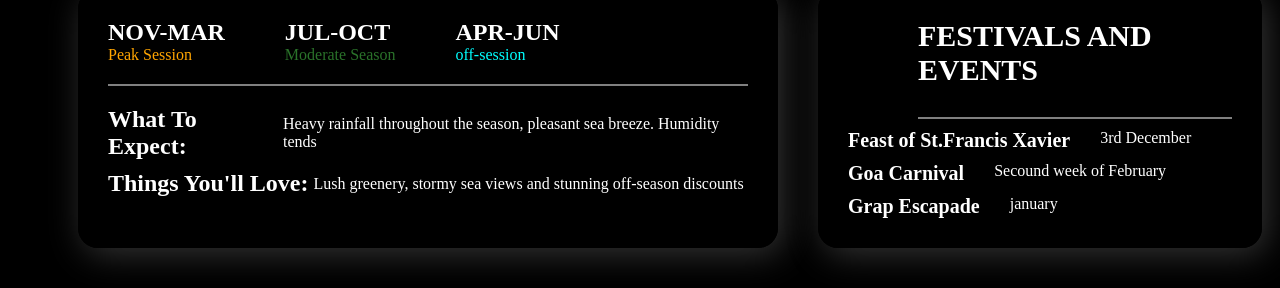
==== commit aa286943: "initial add card price * per person" ====
--- a/tripbook.html
+++ b/tripbook.html
@@ -3,10 +3,14 @@
   <head>
     <meta charset="UTF-8" />
     <meta name="viewport" content="width=device-width, initial-scale=1.0" />
-      <link rel="stylesheet" href="https://cdnjs.cloudflare.com/ajax/libs/font-awesome/7.0.1/css/all.min.css" />
+    <link
+      rel="stylesheet"
+      href="https://cdnjs.cloudflare.com/ajax/libs/font-awesome/7.0.1/css/all.min.css"
+    />
     <link rel="stylesheet" href="trip.css" />
     <title>Book You Trip</title>
   </head>
+
   <body>
     <!-- ===================================
     ---------main , hero section---------
@@ -33,7 +37,7 @@
         </div>
       </div>
       <div class="booking-nav">
-     <h2>Things to Do</h2> 
+        <h2>Things to Do</h2>
         <h2>Best Time To Vist</h2>
         <div class="links">
           <li><a href="">Book Your trip</a></li>
@@ -46,81 +50,151 @@
     <section class="trips-details">
       <div class="detsils">
         <h1>Overview</h1>
-        <p class="overview-details">Lorem ipsum, dolor sit amet consectetur adipisicing elit. Beatae accusantium laboriosam nostrum deserunt odit optio dolorum veritatis quis unde a fugit doloribus sint exercitationem similique deleniti aperiam modi, pariatur vitae facere? Repellendus, non.</p>
+        <p class="overview-details">
+          Lorem ipsum, dolor sit amet consectetur adipisicing elit. Beatae
+          accusantium laboriosam nostrum deserunt odit optio dolorum veritatis
+          quis unde a fugit doloribus sint exercitationem similique deleniti
+          aperiam modi, pariatur vitae facere? Repellendus, non.
+        </p>
 
         <div class="trip-highlights">
           <ul>
-            <p><i class="fa-regular fa-calendar-check"></i>Trip highlights</p>
-
-            <li> <i class="fa-solid fa-check"></i> 3 Star hotel stay</li>
-            <li> <i class="fa-solid fa-check"></i> Breakfast & dinner</li>
-            <li> <i class="fa-solid fa-check"></i> Local transport</li>
-            <li> <i class="fa-solid fa-check"></i> Tour Guide</li>
+            <p class="trip-heading"><i class="fa-regular fa-calendar-check"></i>Trip highlights</p>
+
+            <li><i class="fa-solid fa-check"></i> 3 Star hotel stay</li>
+            <li><i class="fa-solid fa-check"></i> Breakfast & dinner</li>
+            <li><i class="fa-solid fa-check"></i> Local transport</li>
+            <li><i class="fa-solid fa-check"></i> Tour Guide</li>
           </ul>
           <ul>
-            <p> <i class="fa-regular fa-calendar-xmark"></i>Trip Excludes</p>
-            <li> <i class="fa-solid fa-xmark"></i> Fights</li>
-            <li> <i class="fa-solid fa-xmark"></i> Personal expenses</li>
-            <li> <i class="fa-solid fa-xmark"></i> Adventure activity changes</li>
-            <li> <i class="fa-solid fa-xmark"></i> Travel insurance</li>
+            <p class="trip-heading"><i class="fa-regular fa-calendar-xmark"></i>Trip Excludes</p>
+            <li><i class="fa-solid fa-xmark"></i> Fights</li>
+            <li><i class="fa-solid fa-xmark"></i> Personal expenses</li>
+            <li>
+              <i class="fa-solid fa-xmark"></i> Adventure activity changes
+            </li>
+            <li><i class="fa-solid fa-xmark"></i> Travel insurance</li>
           </ul>
         </div>
       </div>
-      
-        <div class="trip-book-card">
-          <h1>Gallery</h1>
-           <div class="trip-images"></div>
-         <ul>
-          <li><p>Days</p> <span>20% <p>OFF</p></span></li>
-          <li> <input type="number" placeholder="Travelers"><p><i class="fa-solid fa-indian-rupee-sign"></i> 9,998 </p></li>
-          <li><P>Total</P> <p id="total"><i class="fa-solid fa-indian-rupee-sign"></i> 9,998</p></li>
-         </ul>
-        </div>
+      <!-- ===========card=============== -->
+
+      <div class="trip-book-card">
+        <h2 class="card-title">Gallery</h2>
+        <div class="trip-images"></div>
+        <ul class="trip-info">
+          <li class="info-row">
+            <p>Travelers</p>
+            <p>Per Person</p>
+          </li>
+          <li class="info-row">
+            <p>Days</p>
+            <span class="discount">
+              20%
+              <p>OFF</p>
+            </span>
+          </li>
+
+          <li class="info-row">
+            <input
+              type="number"
+              placeholder="Travelers"
+              min="1"
+              value="1"
+              id="travelcount"
+              class="traveler-input"
+            />
+
+            <p id="per-trip" class="per-price">9,998</p>
+          </li>
+
+          <li class="info-row total-row">
+            <p>Total</p>
+            <p id="total">9,998</p>
+          </li>
+        </ul>
+
+        <button class="book-btn">Book Trip</button>
+      </div>
     </section>
     <!-- =======================================
     ---------more destination--------------
     ======================================= -->
     <section class="root">
-     <div class="best-time">
-      <h1>Best Time To Visit Goa</h1>
-      <p class="time-para">All year round destination</p>
-      <div class="time-conatiner">
-        <div class="time-table">
-          <div class="time-head">
-            <span>
-              <h2>NOV-MAR</h2>
-              <p style="color: orange;">Peak Session</p>
-            </span>
-            <span>
-          <h2>JUL-OCT</h2>
-          <p style="color: rgb(42, 114, 42);">Moderate Season</p>
-            </span>
-            <span>
-              <h2>APR-JUN</h2>
-              <p style="color: aqua;">off-session</p>
-            </span>
+      <div class="best-time">
+        <h1>Best Time To Visit Goa</h1>
+        <p class="time-para">All year round destination</p>
+        <div class="time-conatiner">
+          <div class="time-table">
+            <div class="time-head">
+              <span>
+                <h2>NOV-MAR</h2>
+                <p style="color: orange">Peak Session</p>
+              </span>
+              <span>
+                <h2>JUL-OCT</h2>
+                <p style="color: rgb(42, 114, 42)">Moderate Season</p>
+              </span>
+              <span>
+                <h2>APR-JUN</h2>
+                <p style="color: aqua">off-session</p>
+              </span>
+            </div>
+
+            <li>
+              <h2>What To Expect:</h2>
+              <p>
+                Heavy rainfall throughout the season, pleasant sea breeze.
+                Humidity tends
+              </p>
+            </li>
+            <li>
+              <h2>Things You'll Love:</h2>
+              <p>
+                Lush greenery, stormy sea views and stunning off-season
+                discounts
+              </p>
+            </li>
           </div>
-
-          <li><h2>What To Expect:</h2> <p>Heavy rainfall throughout the season, pleasant sea breeze. Humidity tends </p></li>
-          <li><h2>Things You'll Love:</h2><p>Lush greenery, stormy sea views and stunning off-season discounts</p></li>
-        </div>
-        <div class="fastival-table">
-          <h1>FESTIVALS AND EVENTS</h1>
-       <li><h2>Feast of St.Francis Xavier</h2> <p>3rd December</p></li>
-       <li><h2>Goa Carnival</h2><p>Secound week of February</p></li>
-       <li><h2>Grap Escapade</h2> <p>january</p></li>
-        </div>
-      </div>
-     </div>
+          <div class="fastival-table">
+            <h1>FESTIVALS AND EVENTS</h1>
+            <li>
+              <h2>Feast of St.Francis Xavier</h2>
+              <p>3rd December</p>
+            </li>
+            <li>
+              <h2>Goa Carnival</h2>
+              <p>Secound week of February</p>
+            </li>
+            <li>
+              <h2>Grap Escapade</h2>
+              <p>january</p>
+            </li>
+          </div>
+        </div>
+      </div>
     </section>
-    
-
-
-
-
-
-
-    
   </body>
   <script src="main.js"></script>
+
+  <script>
+    let travelcount = document.getElementById("travelcount");
+    let total = document.getElementById("total");
+
+    let perpersonValue = 9998;
+
+    travelcount.addEventListener("input", () => {
+      let travelValue = parseInt(travelcount.value);
+
+      if (travelValue >= 10) {
+        alert("Max 9 travelers allowed");
+        travelcount.value = 9; // value reset
+        travelValue = 9;
+      }
+      let newtotal = travelValue * perpersonValue;
+      total.innerText = newtotal.toLocaleString();
+
+      travelValue = 1;
+    });
+  </script>
 </html>
--- a/trip.css
+++ b/trip.css
@@ -204,6 +204,9 @@
 .detsils h1{
   font-size: 40px;
 }
+.trip-heading{
+  margin-bottom: 20px;
+}
 .trip-highlights{
   display: flex;
   gap: 50px;
@@ -226,7 +229,7 @@
 }
 .trips-details ul li{
   list-style: none;
- margin: 10px;
+  margin-top: 5px;
  font-size: 20px;
   cursor: pointer;
   transition: all 0.3s ease-in;
@@ -235,38 +238,117 @@
   margin-left: 15px;
   color: rgb(255, 174, 0);
 }
-
 .trip-book-card{
- margin: 20px;
- width: 800px;
-  height: 600px;
-  background-color: red;
-}
+width:800px;
+height:500px;
+border:2px solid gray;
+border-radius:20px;
+padding:20px;
+margin:20px;
+display:flex;
+flex-direction:column;
+gap:15px;
+}
+
+/* title */
+
+.card-title{
+font-size:28px;
+}
+
+/* gallery */
+
 .trip-images{
-  width: 96%;
-  height: 200px;
- background:url("https://i.pinimg.com/736x/c1/cc/3f/c1cc3fff0f89bd923e758c1937d27af8.jpg");
- background-position: center;
- background-size: cover;
- background-repeat: no-repeat;
-  margin-left: 7px;
-}
-.trip-book-card ul li{
-  display: flex;
-  justify-content: space-between;
-}
-.trip-book-card ul li  p{
-  font-size: 22px;
-}
-.trip-book-card li span{
-  color: orange;
-  background-color: rgba(47, 77, 3, 0.712);
-  display: flex;
-  padding: 5px;
-}
-.trip-book-card li span p{
-  color: white;
-  padding-left: 5px;
+width:100%;
+height:200px;
+border-radius:10px;
+
+background:url("https://i.pinimg.com/736x/c1/cc/3f/c1cc3fff0f89bd923e758c1937d27af8.jpg");
+background-position:center;
+background-size:cover;
+background-repeat:no-repeat;
+}
+
+/* list */
+
+.trip-info{
+list-style:none;
+display:flex;
+flex-direction:column;
+gap:15px;
+}
+
+/* row */
+
+.info-row{
+display:flex;
+justify-content:space-between;
+align-items:center;
+font-size:22px;
+transition:all 0.3s ease;
+}
+
+.info-row:hover{
+margin-left:10px;
+color:white;
+}
+
+/* discount */
+
+.discount{
+display:flex;
+align-items:center;
+gap:5px;
+padding:5px 10px;
+background:rgba(47,77,3,0.7);
+color:orange;
+border-radius:6px;
+}
+
+.discount p{
+color:white;
+}
+
+/* traveler input */
+
+.traveler-input{
+background:transparent;
+border:none;
+outline:none;
+font-size:22px;
+color:white;
+width:120px;
+}
+
+/* total */
+
+.total-row{
+font-weight:600;
+}
+
+/* button */
+
+.book-btn{
+margin-top:auto;
+width:100%;
+height:45px;
+
+background:gold;
+color:rgb(148,148,148);
+
+font-size:20px;
+font-weight:600;
+
+border:none;
+border-radius:10px;
+
+cursor:pointer;
+transition:all 0.3s ease;
+}
+
+.book-btn:hover{
+box-shadow:0 5px 44px gold;
+transform:translateY(-3px);
 }
 .trips-details{
   display: flex;
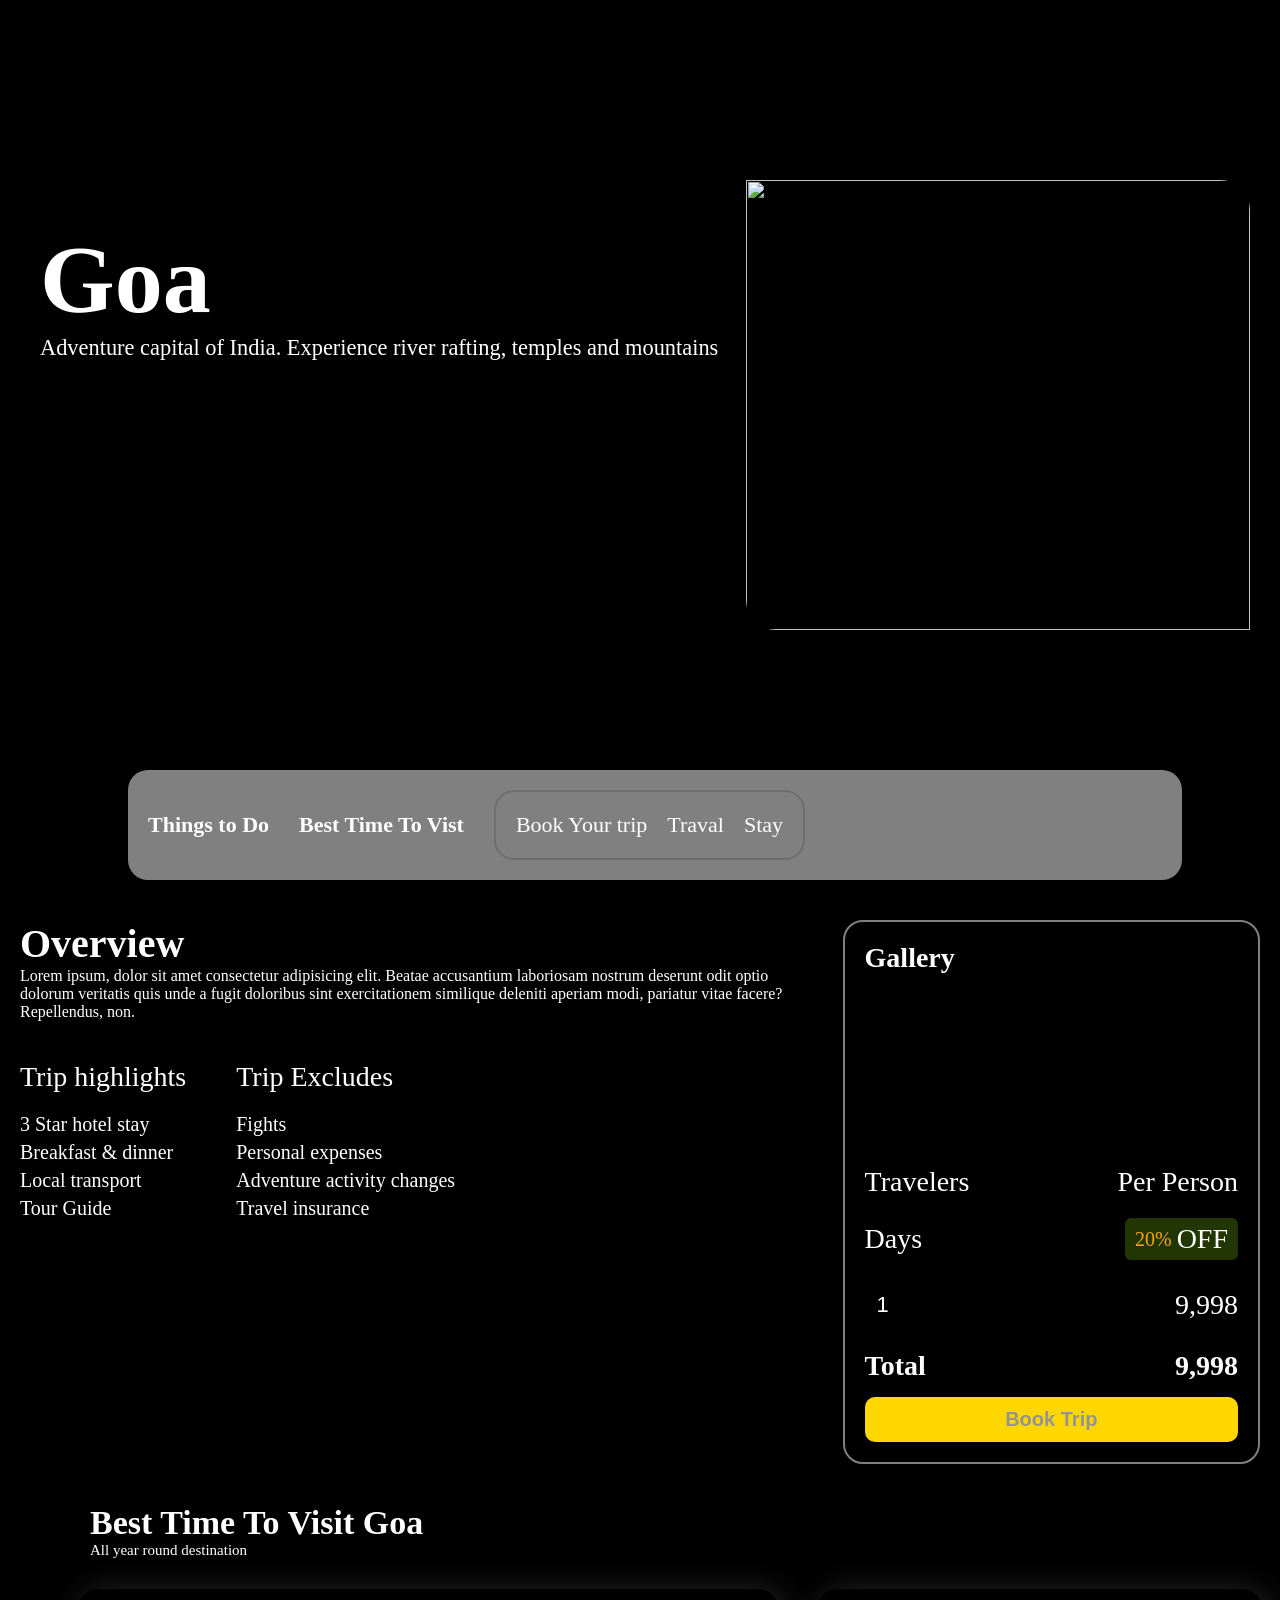
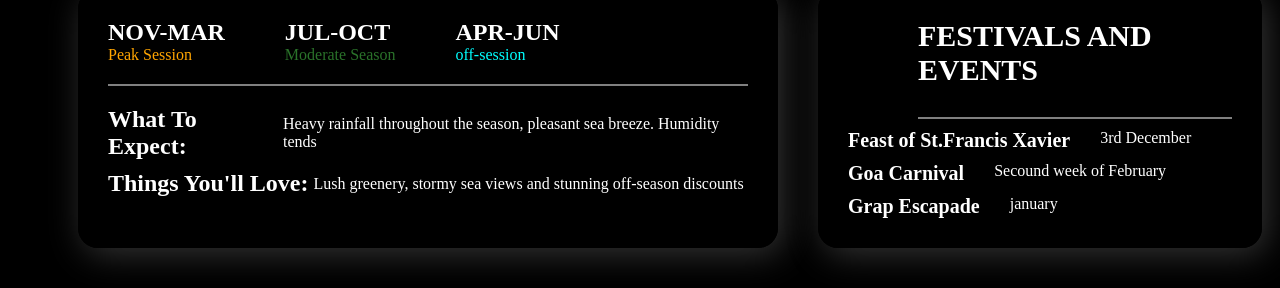
==== commit 0cdcaab5: "intial connet payemnt pge for boking section & responsive layout" ====
--- a/tripbook.html
+++ b/tripbook.html
@@ -114,7 +114,7 @@
           </li>
         </ul>
 
-        <button class="book-btn">Book Trip</button>
+<a href="Payment.html">        <button class="book-btn">Book Trip</button></a>
       </div>
     </section>
     <!-- =======================================
--- a/trip.css
+++ b/trip.css
@@ -11,6 +11,7 @@
 }
 body {
   width: 100%;
+  background-color: black;
 }
 .main {
   height: 100vh;
@@ -358,3 +359,123 @@
  
  
 
+
+
+
+
+
+
+
+
+/* ========================================================================
+===========================================================================
+=====================Payemt Html Page desgin===============================
+===========================================================================
+=========================================================================== */
+
+.booking-section{
+padding:80px 5%;
+background:#0f1720;
+color:white;
+display:flex;
+justify-content:center;
+}
+
+.booking-container{
+width:900px;
+background:#111827;
+padding:40px;
+border-radius:12px;
+}
+
+/* steps */
+
+.steps{
+display:flex;
+justify-content:space-between;
+margin-bottom:40px;
+}
+
+.step{
+padding:10px 15px;
+background:#1f2937;
+border-radius:6px;
+font-size:14px;
+}
+
+.step.active{
+background:#ff6600;
+}
+
+/* form */
+
+.form-step{
+display:none;
+flex-direction:column;
+gap:15px;
+}
+
+.form-step.active{
+display:flex;
+}
+
+/* inputs */
+
+input,textarea{
+padding:12px;
+border:none;
+border-radius:6px;
+background:#1f2937;
+color:white;
+font-size:16px;
+}
+
+textarea{
+resize:none;
+height:100px;
+}
+
+/* button */
+
+.next-btn{
+margin-top:10px;
+padding:12px;
+background:#ff6600;
+border:none;
+border-radius:6px;
+font-size:16px;
+cursor:pointer;
+}
+
+/* payment */
+
+.payment-methods{
+display:flex;
+gap:15px;
+flex-wrap:wrap;
+}
+
+.payment-methods button{
+flex:1;
+padding:12px;
+background:#1f2937;
+border:none;
+border-radius:6px;
+cursor:pointer;
+}
+
+/* mobile */
+
+@media(max-width:768px){
+
+.booking-container{
+width:100%;
+padding:25px;
+}
+
+.steps{
+flex-direction:column;
+gap:10px;
+}
+
+}
